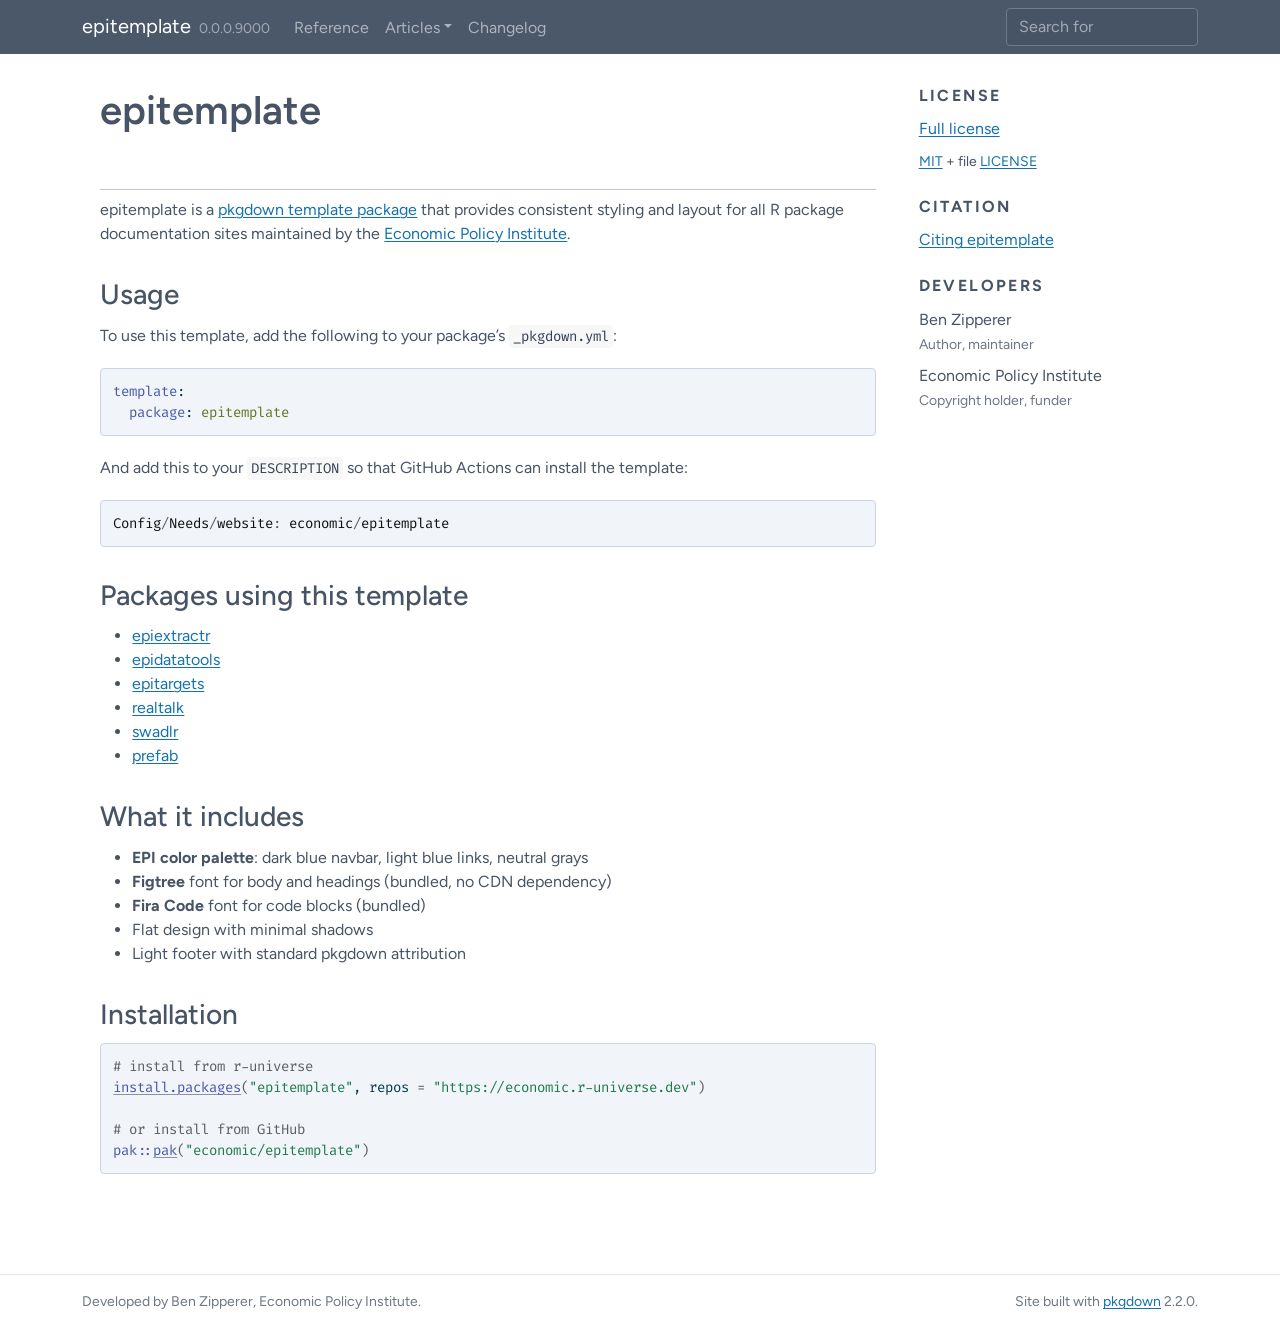
==== index.html @ 47cc33ab "Deploying to gh-pages from @ Economic/epitemplate@1419becb04073cf742962f53ce30b8d176a6eea8 🚀" ====
<!DOCTYPE html>
<!-- Generated by pkgdown: do not edit by hand --><html lang="en">
<head>
<meta http-equiv="Content-Type" content="text/html; charset=UTF-8">
<meta charset="utf-8">
<meta http-equiv="X-UA-Compatible" content="IE=edge">
<meta name="viewport" content="width=device-width, initial-scale=1, shrink-to-fit=no">
<title>pkgdown Template for EPI R Packages • epitemplate</title>
<script src="deps/jquery-3.6.0/jquery-3.6.0.min.js"></script><meta name="viewport" content="width=device-width, initial-scale=1, shrink-to-fit=no">
<link href="deps/bootstrap-5.3.1/bootstrap.min.css" rel="stylesheet">
<script src="deps/bootstrap-5.3.1/bootstrap.bundle.min.js"></script><link href="deps/font-awesome-6.5.2/css/all.min.css" rel="stylesheet">
<link href="deps/font-awesome-6.5.2/css/v4-shims.min.css" rel="stylesheet">
<script src="deps/headroom-0.11.0/headroom.min.js"></script><script src="deps/headroom-0.11.0/jQuery.headroom.min.js"></script><script src="deps/bootstrap-toc-1.0.1/bootstrap-toc.min.js"></script><script src="deps/clipboard.js-2.0.11/clipboard.min.js"></script><script src="deps/search-1.0.0/autocomplete.jquery.min.js"></script><script src="deps/search-1.0.0/fuse.min.js"></script><script src="deps/search-1.0.0/mark.min.js"></script><!-- pkgdown --><script src="pkgdown.js"></script><meta property="og:title" content="pkgdown Template for EPI R Packages">
<meta name="description" content="A pkgdown template package that provides consistent styling and layout for R package documentation sites maintained by the Economic Policy Institute. Use this package as the template in your pkgdown configuration to apply EPI branding and defaults.">
<meta property="og:description" content="A pkgdown template package that provides consistent styling and layout for R package documentation sites maintained by the Economic Policy Institute. Use this package as the template in your pkgdown configuration to apply EPI branding and defaults.">
</head>
<body>
    <a href="#container" class="visually-hidden-focusable">Skip to content</a>


    <nav class="navbar navbar-expand-lg fixed-top bg-#063757" data-bs-theme="dark" aria-label="Site navigation"><div class="container">

    <a class="navbar-brand me-2" href="index.html">epitemplate</a>

    <small class="nav-text text-muted me-auto" data-bs-toggle="tooltip" data-bs-placement="bottom" title="">0.0.0.9000</small>


    <button class="navbar-toggler" type="button" data-bs-toggle="collapse" data-bs-target="#navbar" aria-controls="navbar" aria-expanded="false" aria-label="Toggle navigation">
      <span class="navbar-toggler-icon"></span>
    </button>

    <div id="navbar" class="collapse navbar-collapse ms-3">
      <ul class="navbar-nav me-auto">
<li class="nav-item"><a class="nav-link" href="reference/index.html">Reference</a></li>
<li class="nav-item dropdown">
  <button class="nav-link dropdown-toggle" type="button" id="dropdown-articles" data-bs-toggle="dropdown" aria-expanded="false" aria-haspopup="true">Articles</button>
  <ul class="dropdown-menu" aria-labelledby="dropdown-articles">
<li><a class="dropdown-item" href="articles/template-preview.html">Template preview</a></li>
  </ul>
</li>
<li class="nav-item"><a class="nav-link" href="news/index.html">Changelog</a></li>
      </ul>
<ul class="navbar-nav">
<li class="nav-item"><form class="form-inline" role="search">
 <input class="form-control" type="search" name="search-input" id="search-input" autocomplete="off" aria-label="Search site" placeholder="Search for" data-search-index="search.json">
</form></li>
      </ul>
</div>


  </div>
</nav><div class="container template-home" id="container">
<div class="row">
  <main id="main" class="col-md-9"><div class="section level1">
<div class="page-header"><h1 id="epitemplate">epitemplate<a class="anchor" aria-label="anchor" href="#epitemplate"></a>
</h1></div>
<p>epitemplate is a <a href="https://pkgdown.r-lib.org/articles/customise.html#template-packages" class="external-link">pkgdown template package</a> that provides consistent styling and layout for all R package documentation sites maintained by the <a href="https://www.epi.org/" class="external-link">Economic Policy Institute</a>.</p>
<div class="section level2">
<h2 id="usage">Usage<a class="anchor" aria-label="anchor" href="#usage"></a>
</h2>
<p>To use this template, add the following to your package’s <code>_pkgdown.yml</code>:</p>
<div class="sourceCode" id="cb1"><pre class="sourceCode yaml"><code class="sourceCode yaml"><span id="cb1-1"><a href="#cb1-1" tabindex="-1"></a><span class="fu">template</span><span class="kw">:</span></span>
<span id="cb1-2"><a href="#cb1-2" tabindex="-1"></a><span class="at">  </span><span class="fu">package</span><span class="kw">:</span><span class="at"> epitemplate</span></span></code></pre></div>
<p>And add this to your <code>DESCRIPTION</code> so that GitHub Actions can install the template:</p>
<pre><code><span><span class="va">Config</span><span class="op">/</span><span class="va">Needs</span><span class="op">/</span><span class="va">website</span><span class="op">:</span> <span class="va">economic</span><span class="op">/</span><span class="va">epitemplate</span></span></code></pre>
</div>
<div class="section level2">
<h2 id="packages-using-this-template">Packages using this template<a class="anchor" aria-label="anchor" href="#packages-using-this-template"></a>
</h2>
<ul>
<li><a href="https://economic.github.io/epiextractr/" class="external-link">epiextractr</a></li>
<li><a href="https://economic.github.io/epidatatools/" class="external-link">epidatatools</a></li>
<li><a href="https://economic.github.io/epitargets/" class="external-link">epitargets</a></li>
<li><a href="https://economic.github.io/realtalk/" class="external-link">realtalk</a></li>
<li><a href="https://economic.github.io/swadlr/" class="external-link">swadlr</a></li>
<li><a href="https://economic.github.io/prefab/" class="external-link">prefab</a></li>
</ul>
</div>
<div class="section level2">
<h2 id="what-it-includes">What it includes<a class="anchor" aria-label="anchor" href="#what-it-includes"></a>
</h2>
<ul>
<li>
<strong>EPI color palette</strong>: dark blue navbar, light blue links, neutral grays</li>
<li>
<strong>Figtree</strong> font for body and headings (bundled, no CDN dependency)</li>
<li>
<strong>Fira Code</strong> font for code blocks (bundled)</li>
<li>Flat design with minimal shadows</li>
<li>Light footer with standard pkgdown attribution</li>
</ul>
</div>
<div class="section level2">
<h2 id="installation">Installation<a class="anchor" aria-label="anchor" href="#installation"></a>
</h2>
<div class="sourceCode" id="cb3"><pre class="downlit sourceCode r">
<code class="sourceCode R"><span><span class="co"># install from r-universe</span></span>
<span><span class="fu"><a href="https://rdrr.io/r/utils/install.packages.html" class="external-link">install.packages</a></span><span class="op">(</span><span class="st">"epitemplate"</span>, repos <span class="op">=</span> <span class="st">"https://economic.r-universe.dev"</span><span class="op">)</span></span>
<span></span>
<span><span class="co"># or install from GitHub</span></span>
<span><span class="fu">pak</span><span class="fu">::</span><span class="fu"><a href="https://pak.r-lib.org/reference/pak.html" class="external-link">pak</a></span><span class="op">(</span><span class="st">"economic/epitemplate"</span><span class="op">)</span></span></code></pre></div>
</div>
</div>
  </main><aside class="col-md-3"><div class="license">
<h2 data-toc-skip>License</h2>
<ul class="list-unstyled">
<li><a href="LICENSE.html">Full license</a></li>
<li><small><a href="https://opensource.org/licenses/mit-license.php" class="external-link">MIT</a> + file <a href="LICENSE-text.html">LICENSE</a></small></li>
</ul>
</div>


<div class="citation">
<h2 data-toc-skip>Citation</h2>
<ul class="list-unstyled">
<li><a href="authors.html#citation">Citing epitemplate</a></li>
</ul>
</div>

<div class="developers">
<h2 data-toc-skip>Developers</h2>
<ul class="list-unstyled">
<li>Ben Zipperer <br><small class="roles"> Author, maintainer </small>   </li>
<li>Economic Policy Institute <br><small class="roles"> Copyright holder, funder </small>   </li>
</ul>
</div>



  </aside>
</div>


   </div>
  <footer><div class="container">
  <div class="pkgdown-footer-left">
  <p>Developed by Ben Zipperer, Economic Policy Institute.</p>
</div>

<div class="pkgdown-footer-right">
  <p>Site built with <a href="https://pkgdown.r-lib.org/" class="external-link">pkgdown</a> 2.2.0.</p>
</div>

  </div></footer>
</body>
</html>
---- deps/font-awesome-6.5.2/css/v4-shims.min.css ----
/*!
 * Font Awesome Free 6.5.2 by @fontawesome - https://fontawesome.com
 * License - https://fontawesome.com/license/free (Icons: CC BY 4.0, Fonts: SIL OFL 1.1, Code: MIT License)
 * Copyright 2024 Fonticons, Inc.
 */
.fa.fa-glass:before{content:"\f000"}.fa.fa-envelope-o{font-family:"Font Awesome 6 Free";font-weight:400}.fa.fa-envelope-o:before{content:"\f0e0"}.fa.fa-star-o{font-family:"Font Awesome 6 Free";font-weight:400}.fa.fa-star-o:before{content:"\f005"}.fa.fa-close:before,.fa.fa-remove:before{content:"\f00d"}.fa.fa-gear:before{content:"\f013"}.fa.fa-trash-o{font-family:"Font Awesome 6 Free";font-weight:400}.fa.fa-trash-o:before{content:"\f2ed"}.fa.fa-home:before{content:"\f015"}.fa.fa-file-o{font-family:"Font Awesome 6 Free";font-weight:400}.fa.fa-file-o:before{content:"\f15b"}.fa.fa-clock-o{font-family:"Font Awesome 6 Free";font-weight:400}.fa.fa-clock-o:before{content:"\f017"}.fa.fa-arrow-circle-o-down{font-family:"Font Awesome 6 Free";font-weight:400}.fa.fa-arrow-circle-o-down:before{content:"\f358"}.fa.fa-arrow-circle-o-up{font-family:"Font Awesome 6 Free";font-weight:400}.fa.fa-arrow-circle-o-up:before{content:"\f35b"}.fa.fa-play-circle-o{font-family:"Font Awesome 6 Free";font-weight:400}.fa.fa-play-circle-o:before{content:"\f144"}.fa.fa-repeat:before,.fa.fa-rotate-right:before{content:"\f01e"}.fa.fa-refresh:before{content:"\f021"}.fa.fa-list-alt{font-family:"Font Awesome 6 Free";font-weight:400}.fa.fa-list-alt:before{content:"\f022"}.fa.fa-dedent:before{content:"\f03b"}.fa.fa-video-camera:before{content:"\f03d"}.fa.fa-picture-o{font-family:"Font Awesome 6 Free";font-weight:400}.fa.fa-picture-o:before{content:"\f03e"}.fa.fa-photo{font-family:"Font Awesome 6 Free";font-weight:400}.fa.fa-photo:before{content:"\f03e"}.fa.fa-image{font-family:"Font Awesome 6 Free";font-weight:400}.fa.fa-image:before{content:"\f03e"}.fa.fa-map-marker:before{content:"\f3c5"}.fa.fa-pencil-square-o{font-family:"Font Awesome 6 Free";font-weight:400}.fa.fa-pencil-square-o:before{content:"\f044"}.fa.fa-edit{font-family:"Font Awesome 6 Free";font-weight:400}.fa.fa-edit:before{content:"\f044"}.fa.fa-share-square-o:before{content:"\f14d"}.fa.fa-check-square-o{font-family:"Font Awesome 6 Free";font-weight:400}.fa.fa-check-square-o:before{content:"\f14a"}.fa.fa-arrows:before{content:"\f0b2"}.fa.fa-times-circle-o{font-family:"Font Awesome 6 Free";font-weight:400}.fa.fa-times-circle-o:before{content:"\f057"}.fa.fa-check-circle-o{font-family:"Font Awesome 6 Free";font-weight:400}.fa.fa-check-circle-o:before{content:"\f058"}.fa.fa-mail-forward:before{content:"\f064"}.fa.fa-expand:before{content:"\f424"}.fa.fa-compress:before{content:"\f422"}.fa.fa-eye,.fa.fa-eye-slash{font-family:"Font Awesome 6 Free";font-weight:400}.fa.fa-warning:before{content:"\f071"}.fa.fa-calendar:before{content:"\f073"}.fa.fa-arrows-v:before{content:"\f338"}.fa.fa-arrows-h:before{content:"\f337"}.fa.fa-bar-chart-o:before,.fa.fa-bar-chart:before{content:"\e0e3"}.fa.fa-twitter-square{font-family:"Font Awesome 6 Brands";font-weight:400}.fa.fa-twitter-square:before{content:"\f081"}.fa.fa-facebook-square{font-family:"Font Awesome 6 Brands";font-weight:400}.fa.fa-facebook-square:before{content:"\f082"}.fa.fa-gears:before{content:"\f085"}.fa.fa-thumbs-o-up{font-family:"Font Awesome 6 Free";font-weight:400}.fa.fa-thumbs-o-up:before{content:"\f164"}.fa.fa-thumbs-o-down{font-family:"Font Awesome 6 Free";font-weight:400}.fa.fa-thumbs-o-down:before{content:"\f165"}.fa.fa-heart-o{font-family:"Font Awesome 6 Free";font-weight:400}.fa.fa-heart-o:before{content:"\f004"}.fa.fa-sign-out:before{content:"\f2f5"}.fa.fa-linkedin-square{font-family:"Font Awesome 6 Brands";font-weight:400}.fa.fa-linkedin-square:before{content:"\f08c"}.fa.fa-thumb-tack:before{content:"\f08d"}.fa.fa-external-link:before{content:"\f35d"}.fa.fa-sign-in:before{content:"\f2f6"}.fa.fa-github-square{font-family:"Font Awesome 6 Brands";font-weight:400}.fa.fa-github-square:before{content:"\f092"}.fa.fa-lemon-o{font-family:"Font Awesome 6 Free";font-weight:400}.fa.fa-lemon-o:before{content:"\f094"}.fa.fa-square-o{font-family:"Font Awesome 6 Free";font-weight:400}.fa.fa-square-o:before{content:"\f0c8"}.fa.fa-bookmark-o{font-family:"Font Awesome 6 Free";font-weight:400}.fa.fa-bookmark-o:before{content:"\f02e"}.fa.fa-facebook,.fa.fa-twitter{font-family:"Font Awesome 6 Brands";font-weight:400}.fa.fa-facebook:before{content:"\f39e"}.fa.fa-facebook-f{font-family:"Font Awesome 6 Brands";font-weight:400}.fa.fa-facebook-f:before{content:"\f39e"}.fa.fa-github{font-family:"Font Awesome 6 Brands";font-weight:400}.fa.fa-credit-card{font-family:"Font Awesome 6 Free";font-weight:400}.fa.fa-feed:before{content:"\f09e"}.fa.fa-hdd-o{font-family:"Font Awesome 6 Free";font-weight:400}.fa.fa-hdd-o:before{content:"\f0a0"}.fa.fa-hand-o-right{font-family:"Font Awesome 6 Free";font-weight:400}.fa.fa-hand-o-right:before{content:"\f0a4"}.fa.fa-hand-o-left{font-family:"Font Awesome 6 Free";font-weight:400}.fa.fa-hand-o-left:before{content:"\f0a5"}.fa.fa-hand-o-up{font-family:"Font Awesome 6 Free";font-weight:400}.fa.fa-hand-o-up:before{content:"\f0a6"}.fa.fa-hand-o-down{font-family:"Font Awesome 6 Free";font-weight:400}.fa.fa-hand-o-down:before{content:"\f0a7"}.fa.fa-globe:before{content:"\f57d"}.fa.fa-tasks:before{content:"\f828"}.fa.fa-arrows-alt:before{content:"\f31e"}.fa.fa-group:before{content:"\f0c0"}.fa.fa-chain:before{content:"\f0c1"}.fa.fa-cut:before{content:"\f0c4"}.fa.fa-files-o{font-family:"Font Awesome 6 Free";font-weight:400}.fa.fa-files-o:before{content:"\f0c5"}.fa.fa-floppy-o{font-family:"Font Awesome 6 Free";font-weight:400}.fa.fa-floppy-o:before{content:"\f0c7"}.fa.fa-save{font-family:"Font Awesome 6 Free";font-weight:400}.fa.fa-save:before{content:"\f0c7"}.fa.fa-navicon:before,.fa.fa-reorder:before{content:"\f0c9"}.fa.fa-magic:before{content:"\e2ca"}.fa.fa-pinterest,.fa.fa-pinterest-square{font-family:"Font Awesome 6 Brands";font-weight:400}.fa.fa-pinterest-square:before{content:"\f0d3"}.fa.fa-google-plus-square{font-family:"Font Awesome 6 Brands";font-weight:400}.fa.fa-google-plus-square:before{content:"\f0d4"}.fa.fa-google-plus{font-family:"Font Awesome 6 Brands";font-weight:400}.fa.fa-google-plus:before{content:"\f0d5"}.fa.fa-money:before{content:"\f3d1"}.fa.fa-unsorted:before{content:"\f0dc"}.fa.fa-sort-desc:before{content:"\f0dd"}.fa.fa-sort-asc:before{content:"\f0de"}.fa.fa-linkedin{font-family:"Font Awesome 6 Brands";font-weight:400}.fa.fa-linkedin:before{content:"\f0e1"}.fa.fa-rotate-left:before{content:"\f0e2"}.fa.fa-legal:before{content:"\f0e3"}.fa.fa-dashboard:before,.fa.fa-tachometer:before{content:"\f625"}.fa.fa-comment-o{font-family:"Font Awesome 6 Free";font-weight:400}.fa.fa-comment-o:before{content:"\f075"}.fa.fa-comments-o{font-family:"Font Awesome 6 Free";font-weight:400}.fa.fa-comments-o:before{content:"\f086"}.fa.fa-flash:before{content:"\f0e7"}.fa.fa-clipboard:before{content:"\f0ea"}.fa.fa-lightbulb-o{font-family:"Font Awesome 6 Free";font-weight:400}.fa.fa-lightbulb-o:before{content:"\f0eb"}.fa.fa-exchange:before{content:"\f362"}.fa.fa-cloud-download:before{content:"\f0ed"}.fa.fa-cloud-upload:before{content:"\f0ee"}.fa.fa-bell-o{font-family:"Font Awesome 6 Free";font-weight:400}.fa.fa-bell-o:before{content:"\f0f3"}.fa.fa-cutlery:before{content:"\f2e7"}.fa.fa-file-text-o{font-family:"Font Awesome 6 Free";font-weight:400}.fa.fa-file-text-o:before{content:"\f15c"}.fa.fa-building-o{font-family:"Font Awesome 6 Free";font-weight:400}.fa.fa-building-o:before{content:"\f1ad"}.fa.fa-hospital-o{font-family:"Font Awesome 6 Free";font-weight:400}.fa.fa-hospital-o:before{content:"\f0f8"}.fa.fa-tablet:before{content:"\f3fa"}.fa.fa-mobile-phone:before,.fa.fa-mobile:before{content:"\f3cd"}.fa.fa-circle-o{font-family:"Font Awesome 6 Free";font-weight:400}.fa.fa-circle-o:before{content:"\f111"}.fa.fa-mail-reply:before{content:"\f3e5"}.fa.fa-github-alt{font-family:"Font Awesome 6 Brands";font-weight:400}.fa.fa-folder-o{font-family:"Font Awesome 6 Free";font-weight:400}.fa.fa-folder-o:before{content:"\f07b"}.fa.fa-folder-open-o{font-family:"Font Awesome 6 Free";font-weight:400}.fa.fa-folder-open-o:before{content:"\f07c"}.fa.fa-smile-o{font-family:"Font Awesome 6 Free";font-weight:400}.fa.fa-smile-o:before{content:"\f118"}.fa.fa-frown-o{font-family:"Font Awesome 6 Free";font-weight:400}.fa.fa-frown-o:before{content:"\f119"}.fa.fa-meh-o{font-family:"Font Awesome 6 Free";font-weight:400}.fa.fa-meh-o:before{content:"\f11a"}.fa.fa-keyboard-o{font-family:"Font Awesome 6 Free";font-weight:400}.fa.fa-keyboard-o:before{content:"\f11c"}.fa.fa-flag-o{font-family:"Font Awesome 6 Free";font-weight:400}.fa.fa-flag-o:before{content:"\f024"}.fa.fa-mail-reply-all:before{content:"\f122"}.fa.fa-star-half-o{font-family:"Font Awesome 6 Free";font-weight:400}.fa.fa-star-half-o:before{content:"\f5c0"}.fa.fa-star-half-empty{font-family:"Font Awesome 6 Free";font-weight:400}.fa.fa-star-half-empty:before{content:"\f5c0"}.fa.fa-star-half-full{font-family:"Font Awesome 6 Free";font-weight:400}.fa.fa-star-half-full:before{content:"\f5c0"}.fa.fa-code-fork:before{content:"\f126"}.fa.fa-chain-broken:before,.fa.fa-unlink:before{content:"\f127"}.fa.fa-calendar-o{font-family:"Font Awesome 6 Free";font-weight:400}.fa.fa-calendar-o:before{content:"\f133"}.fa.fa-css3,.fa.fa-html5,.fa.fa-maxcdn{font-family:"Font Awesome 6 Brands";font-weight:400}.fa.fa-unlock-alt:before{content:"\f09c"}.fa.fa-minus-square-o{font-family:"Font Awesome 6 Free";font-weight:400}.fa.fa-minus-square-o:before{content:"\f146"}.fa.fa-level-up:before{content:"\f3bf"}.fa.fa-level-down:before{content:"\f3be"}.fa.fa-pencil-square:before{content:"\f14b"}.fa.fa-external-link-square:before{content:"\f360"}.fa.fa-compass{font-family:"Font Awesome 6 Free";font-weight:400}.fa.fa-caret-square-o-down{font-family:"Font Awesome 6 Free";font-weight:400}.fa.fa-caret-square-o-down:before{content:"\f150"}.fa.fa-toggle-down{font-family:"Font Awesome 6 Free";font-weight:400}.fa.fa-toggle-down:before{content:"\f150"}.fa.fa-caret-square-o-up{font-family:"Font Awesome 6 Free";font-weight:400}.fa.fa-caret-square-o-up:before{content:"\f151"}.fa.fa-toggle-up{font-family:"Font Awesome 6 Free";font-weight:400}.fa.fa-toggle-up:before{content:"\f151"}.fa.fa-caret-square-o-right{font-family:"Font Awesome 6 Free";font-weight:400}.fa.fa-caret-square-o-right:before{content:"\f152"}.fa.fa-toggle-right{font-family:"Font Awesome 6 Free";font-weight:400}.fa.fa-toggle-right:before{content:"\f152"}.fa.fa-eur:before,.fa.fa-euro:before{content:"\f153"}.fa.fa-gbp:before{content:"\f154"}.fa.fa-dollar:before,.fa.fa-usd:before{content:"\24"}.fa.fa-inr:before,.fa.fa-rupee:before{content:"\e1bc"}.fa.fa-cny:before,.fa.fa-jpy:before,.fa.fa-rmb:before,.fa.fa-yen:before{content:"\f157"}.fa.fa-rouble:before,.fa.fa-rub:before,.fa.fa-ruble:before{content:"\f158"}.fa.fa-krw:before,.fa.fa-won:before{content:"\f159"}.fa.fa-bitcoin,.fa.fa-btc{font-family:"Font Awesome 6 Brands";font-weight:400}.fa.fa-bitcoin:before{content:"\f15a"}.fa.fa-file-text:before{content:"\f15c"}.fa.fa-sort-alpha-asc:before{content:"\f15d"}.fa.fa-sort-alpha-desc:before{content:"\f881"}.fa.fa-sort-amount-asc:before{content:"\f884"}.fa.fa-sort-amount-desc:before{content:"\f160"}.fa.fa-sort-numeric-asc:before{content:"\f162"}.fa.fa-sort-numeric-desc:before{content:"\f886"}.fa.fa-youtube-square{font-family:"Font Awesome 6 Brands";font-weight:400}.fa.fa-youtube-square:before{content:"\f431"}.fa.fa-xing,.fa.fa-xing-square,.fa.fa-youtube{font-family:"Font Awesome 6 Brands";font-weight:400}.fa.fa-xing-square:before{content:"\f169"}.fa.fa-youtube-play{font-family:"Font Awesome 6 Brands";font-weight:400}.fa.fa-youtube-play:before{content:"\f167"}.fa.fa-adn,.fa.fa-bitbucket,.fa.fa-bitbucket-square,.fa.fa-dropbox,.fa.fa-flickr,.fa.fa-instagram,.fa.fa-stack-overflow{font-family:"Font Awesome 6 Brands";font-weight:400}.fa.fa-bitbucket-square:before{content:"\f171"}.fa.fa-tumblr,.fa.fa-tumblr-square{font-family:"Font Awesome 6 Brands";font-weight:400}.fa.fa-tumblr-square:before{content:"\f174"}.fa.fa-long-arrow-down:before{content:"\f309"}.fa.fa-long-arrow-up:before{content:"\f30c"}.fa.fa-long-arrow-left:before{content:"\f30a"}.fa.fa-long-arrow-right:before{content:"\f30b"}.fa.fa-android,.fa.fa-apple,.fa.fa-dribbble,.fa.fa-foursquare,.fa.fa-gittip,.fa.fa-gratipay,.fa.fa-linux,.fa.fa-skype,.fa.fa-trello,.fa.fa-windows{font-family:"Font Awesome 6 Brands";font-weight:400}.fa.fa-gittip:before{content:"\f184"}.fa.fa-sun-o{font-family:"Font Awesome 6 Free";font-weight:400}.fa.fa-sun-o:before{content:"\f185"}.fa.fa-moon-o{font-family:"Font Awesome 6 Free";font-weight:400}.fa.fa-moon-o:before{content:"\f186"}.fa.fa-pagelines,.fa.fa-renren,.fa.fa-stack-exchange,.fa.fa-vk,.fa.fa-weibo{font-family:"Font Awesome 6 Brands";font-weight:400}.fa.fa-arrow-circle-o-right{font-family:"Font Awesome 6 Free";font-weight:400}.fa.fa-arrow-circle-o-right:before{content:"\f35a"}.fa.fa-arrow-circle-o-left{font-family:"Font Awesome 6 Free";font-weight:400}.fa.fa-arrow-circle-o-left:before{content:"\f359"}.fa.fa-caret-square-o-left{font-family:"Font Awesome 6 Free";font-weight:400}.fa.fa-caret-square-o-left:before{content:"\f191"}.fa.fa-toggle-left{font-family:"Font Awesome 6 Free";font-weight:400}.fa.fa-toggle-left:before{content:"\f191"}.fa.fa-dot-circle-o{font-family:"Font Awesome 6 Free";font-weight:400}.fa.fa-dot-circle-o:before{content:"\f192"}.fa.fa-vimeo-square{font-family:"Font Awesome 6 Brands";font-weight:400}.fa.fa-vimeo-square:before{content:"\f194"}.fa.fa-try:before,.fa.fa-turkish-lira:before{content:"\e2bb"}.fa.fa-plus-square-o{font-family:"Font Awesome 6 Free";font-weight:400}.fa.fa-plus-square-o:before{content:"\f0fe"}.fa.fa-openid,.fa.fa-slack,.fa.fa-wordpress{font-family:"Font Awesome 6 Brands";font-weight:400}.fa.fa-bank:before,.fa.fa-institution:before{content:"\f19c"}.fa.fa-mortar-board:before{content:"\f19d"}.fa.fa-google,.fa.fa-reddit,.fa.fa-reddit-square,.fa.fa-yahoo{font-family:"Font Awesome 6 Brands";font-weight:400}.fa.fa-reddit-square:before{content:"\f1a2"}.fa.fa-behance,.fa.fa-behance-square,.fa.fa-delicious,.fa.fa-digg,.fa.fa-drupal,.fa.fa-joomla,.fa.fa-pied-piper-alt,.fa.fa-pied-piper-pp,.fa.fa-stumbleupon,.fa.fa-stumbleupon-circle{font-family:"Font Awesome 6 Brands";font-weight:400}.fa.fa-behance-square:before{content:"\f1b5"}.fa.fa-steam,.fa.fa-steam-square{font-family:"Font Awesome 6 Brands";font-weight:400}.fa.fa-steam-square:before{content:"\f1b7"}.fa.fa-automobile:before{content:"\f1b9"}.fa.fa-cab:before{content:"\f1ba"}.fa.fa-deviantart,.fa.fa-soundcloud,.fa.fa-spotify{font-family:"Font Awesome 6 Brands";font-weight:400}.fa.fa-file-pdf-o{font-family:"Font Awesome 6 Free";font-weight:400}.fa.fa-file-pdf-o:before{content:"\f1c1"}.fa.fa-file-word-o{font-family:"Font Awesome 6 Free";font-weight:400}.fa.fa-file-word-o:before{content:"\f1c2"}.fa.fa-file-excel-o{font-family:"Font Awesome 6 Free";font-weight:400}.fa.fa-file-excel-o:before{content:"\f1c3"}.fa.fa-file-powerpoint-o{font-family:"Font Awesome 6 Free";font-weight:400}.fa.fa-file-powerpoint-o:before{content:"\f1c4"}.fa.fa-file-image-o{font-family:"Font Awesome 6 Free";font-weight:400}.fa.fa-file-image-o:before{content:"\f1c5"}.fa.fa-file-photo-o{font-family:"Font Awesome 6 Free";font-weight:400}.fa.fa-file-photo-o:before{content:"\f1c5"}.fa.fa-file-picture-o{font-family:"Font Awesome 6 Free";font-weight:400}.fa.fa-file-picture-o:before{content:"\f1c5"}.fa.fa-file-archive-o{font-family:"Font Awesome 6 Free";font-weight:400}.fa.fa-file-archive-o:before{content:"\f1c6"}.fa.fa-file-zip-o{font-family:"Font Awesome 6 Free";font-weight:400}.fa.fa-file-zip-o:before{content:"\f1c6"}.fa.fa-file-audio-o{font-family:"Font Awesome 6 Free";font-weight:400}.fa.fa-file-audio-o:before{content:"\f1c7"}.fa.fa-file-sound-o{font-family:"Font Awesome 6 Free";font-weight:400}.fa.fa-file-sound-o:before{content:"\f1c7"}.fa.fa-file-video-o{font-family:"Font Awesome 6 Free";font-weight:400}.fa.fa-file-video-o:before{content:"\f1c8"}.fa.fa-file-movie-o{font-family:"Font Awesome 6 Free";font-weight:400}.fa.fa-file-movie-o:before{content:"\f1c8"}.fa.fa-file-code-o{font-family:"Font Awesome 6 Free";font-weight:400}.fa.fa-file-code-o:before{content:"\f1c9"}.fa.fa-codepen,.fa.fa-jsfiddle,.fa.fa-vine{font-family:"Font Awesome 6 Brands";font-weight:400}.fa.fa-life-bouy:before,.fa.fa-life-buoy:before,.fa.fa-life-saver:before,.fa.fa-support:before{content:"\f1cd"}.fa.fa-circle-o-notch:before{content:"\f1ce"}.fa.fa-ra,.fa.fa-rebel{font-family:"Font Awesome 6 Brands";font-weight:400}.fa.fa-ra:before{content:"\f1d0"}.fa.fa-resistance{font-family:"Font Awesome 6 Brands";font-weight:400}.fa.fa-resistance:before{content:"\f1d0"}.fa.fa-empire,.fa.fa-ge{font-family:"Font Awesome 6 Brands";font-weight:400}.fa.fa-ge:before{content:"\f1d1"}.fa.fa-git-square{font-family:"Font Awesome 6 Brands";font-weight:400}.fa.fa-git-square:before{content:"\f1d2"}.fa.fa-git,.fa.fa-hacker-news,.fa.fa-y-combinator-square{font-family:"Font Awesome 6 Brands";font-weight:400}.fa.fa-y-combinator-square:before{content:"\f1d4"}.fa.fa-yc-square{font-family:"Font Awesome 6 Brands";font-weight:400}.fa.fa-yc-square:before{content:"\f1d4"}.fa.fa-qq,.fa.fa-tencent-weibo,.fa.fa-wechat,.fa.fa-weixin{font-family:"Font Awesome 6 Brands";font-weight:400}.fa.fa-wechat:before{content:"\f1d7"}.fa.fa-send:before{content:"\f1d8"}.fa.fa-paper-plane-o{font-family:"Font Awesome 6 Free";font-weight:400}.fa.fa-paper-plane-o:before{content:"\f1d8"}.fa.fa-send-o{font-family:"Font Awesome 6 Free";font-weight:400}.fa.fa-send-o:before{content:"\f1d8"}.fa.fa-circle-thin{font-family:"Font Awesome 6 Free";font-weight:400}.fa.fa-circle-thin:before{content:"\f111"}.fa.fa-header:before{content:"\f1dc"}.fa.fa-futbol-o{font-family:"Font Awesome 6 Free";font-weight:400}.fa.fa-futbol-o:before{content:"\f1e3"}.fa.fa-soccer-ball-o{font-family:"Font Awesome 6 Free";font-weight:400}.fa.fa-soccer-ball-o:before{content:"\f1e3"}.fa.fa-slideshare,.fa.fa-twitch,.fa.fa-yelp{font-family:"Font Awesome 6 Brands";font-weight:400}.fa.fa-newspaper-o{font-family:"Font Awesome 6 Free";font-weight:400}.fa.fa-newspaper-o:before{content:"\f1ea"}.fa.fa-cc-amex,.fa.fa-cc-discover,.fa.fa-cc-mastercard,.fa.fa-cc-paypal,.fa.fa-cc-stripe,.fa.fa-cc-visa,.fa.fa-google-wallet,.fa.fa-paypal{font-family:"Font Awesome 6 Brands";font-weight:400}.fa.fa-bell-slash-o{font-family:"Font Awesome 6 Free";font-weight:400}.fa.fa-bell-slash-o:before{content:"\f1f6"}.fa.fa-trash:before{content:"\f2ed"}.fa.fa-copyright{font-family:"Font Awesome 6 Free";font-weight:400}.fa.fa-eyedropper:before{content:"\f1fb"}.fa.fa-area-chart:before{content:"\f1fe"}.fa.fa-pie-chart:before{content:"\f200"}.fa.fa-line-chart:before{content:"\f201"}.fa.fa-lastfm,.fa.fa-lastfm-square{font-family:"Font Awesome 6 Brands";font-weight:400}.fa.fa-lastfm-square:before{content:"\f203"}.fa.fa-angellist,.fa.fa-ioxhost{font-family:"Font Awesome 6 Brands";font-weight:400}.fa.fa-cc{font-family:"Font Awesome 6 Free";font-weight:400}.fa.fa-cc:before{content:"\f20a"}.fa.fa-ils:before,.fa.fa-shekel:before,.fa.fa-sheqel:before{content:"\f20b"}.fa.fa-buysellads,.fa.fa-connectdevelop,.fa.fa-dashcube,.fa.fa-forumbee,.fa.fa-leanpub,.fa.fa-sellsy,.fa.fa-shirtsinbulk,.fa.fa-simplybuilt,.fa.fa-skyatlas{font-family:"Font Awesome 6 Brands";font-weight:400}.fa.fa-diamond{font-family:"Font Awesome 6 Free";font-weight:400}.fa.fa-diamond:before{content:"\f3a5"}.fa.fa-intersex:before,.fa.fa-transgender:before{content:"\f224"}.fa.fa-transgender-alt:before{content:"\f225"}.fa.fa-facebook-official{font-family:"Font Awesome 6 Brands";font-weight:400}.fa.fa-facebook-official:before{content:"\f09a"}.fa.fa-pinterest-p,.fa.fa-whatsapp{font-family:"Font Awesome 6 Brands";font-weight:400}.fa.fa-hotel:before{content:"\f236"}.fa.fa-medium,.fa.fa-viacoin,.fa.fa-y-combinator,.fa.fa-yc{font-family:"Font Awesome 6 Brands";font-weight:400}.fa.fa-yc:before{content:"\f23b"}.fa.fa-expeditedssl,.fa.fa-opencart,.fa.fa-optin-monster{font-family:"Font Awesome 6 Brands";font-weight:400}.fa.fa-battery-4:before,.fa.fa-battery:before{content:"\f240"}.fa.fa-battery-3:before{content:"\f241"}.fa.fa-battery-2:before{content:"\f242"}.fa.fa-battery-1:before{content:"\f243"}.fa.fa-battery-0:before{content:"\f244"}.fa.fa-object-group,.fa.fa-object-ungroup,.fa.fa-sticky-note-o{font-family:"Font Awesome 6 Free";font-weight:400}.fa.fa-sticky-note-o:before{content:"\f249"}.fa.fa-cc-diners-club,.fa.fa-cc-jcb{font-family:"Font Awesome 6 Brands";font-weight:400}.fa.fa-clone{font-family:"Font Awesome 6 Free";font-weight:400}.fa.fa-hourglass-o:before{content:"\f254"}.fa.fa-hourglass-1:before{content:"\f251"}.fa.fa-hourglass-2:before{content:"\f252"}.fa.fa-hourglass-3:before{content:"\f253"}.fa.fa-hand-rock-o{font-family:"Font Awesome 6 Free";font-weight:400}.fa.fa-hand-rock-o:before{content:"\f255"}.fa.fa-hand-grab-o{font-family:"Font Awesome 6 Free";font-weight:400}.fa.fa-hand-grab-o:before{content:"\f255"}.fa.fa-hand-paper-o{font-family:"Font Awesome 6 Free";font-weight:400}.fa.fa-hand-paper-o:before{content:"\f256"}.fa.fa-hand-stop-o{font-family:"Font Awesome 6 Free";font-weight:400}.fa.fa-hand-stop-o:before{content:"\f256"}.fa.fa-hand-scissors-o{font-family:"Font Awesome 6 Free";font-weight:400}.fa.fa-hand-scissors-o:before{content:"\f257"}.fa.fa-hand-lizard-o{font-family:"Font Awesome 6 Free";font-weight:400}.fa.fa-hand-lizard-o:before{content:"\f258"}.fa.fa-hand-spock-o{font-family:"Font Awesome 6 Free";font-weight:400}.fa.fa-hand-spock-o:before{content:"\f259"}.fa.fa-hand-pointer-o{font-family:"Font Awesome 6 Free";font-weight:400}.fa.fa-hand-pointer-o:before{content:"\f25a"}.fa.fa-hand-peace-o{font-family:"Font Awesome 6 Free";font-weight:400}.fa.fa-hand-peace-o:before{content:"\f25b"}.fa.fa-registered{font-family:"Font Awesome 6 Free";font-weight:400}.fa.fa-creative-commons,.fa.fa-gg,.fa.fa-gg-circle,.fa.fa-odnoklassniki,.fa.fa-odnoklassniki-square{font-family:"Font Awesome 6 Brands";font-weight:400}.fa.fa-odnoklassniki-square:before{content:"\f264"}.fa.fa-chrome,.fa.fa-firefox,.fa.fa-get-pocket,.fa.fa-internet-explorer,.fa.fa-opera,.fa.fa-safari,.fa.fa-wikipedia-w{font-family:"Font Awesome 6 Brands";font-weight:400}.fa.fa-television:before{content:"\f26c"}.fa.fa-500px,.fa.fa-amazon,.fa.fa-contao{font-family:"Font Awesome 6 Brands";font-weight:400}.fa.fa-calendar-plus-o{font-family:"Font Awesome 6 Free";font-weight:400}.fa.fa-calendar-plus-o:before{content:"\f271"}.fa.fa-calendar-minus-o{font-family:"Font Awesome 6 Free";font-weight:400}.fa.fa-calendar-minus-o:before{content:"\f272"}.fa.fa-calendar-times-o{font-family:"Font Awesome 6 Free";font-weight:400}.fa.fa-calendar-times-o:before{content:"\f273"}.fa.fa-calendar-check-o{font-family:"Font Awesome 6 Free";font-weight:400}.fa.fa-calendar-check-o:before{content:"\f274"}.fa.fa-map-o{font-family:"Font Awesome 6 Free";font-weight:400}.fa.fa-map-o:before{content:"\f279"}.fa.fa-commenting:before{content:"\f4ad"}.fa.fa-commenting-o{font-family:"Font Awesome 6 Free";font-weight:400}.fa.fa-commenting-o:before{content:"\f4ad"}.fa.fa-houzz,.fa.fa-vimeo{font-family:"Font Awesome 6 Brands";font-weight:400}.fa.fa-vimeo:before{content:"\f27d"}.fa.fa-black-tie,.fa.fa-edge,.fa.fa-fonticons,.fa.fa-reddit-alien{font-family:"Font Awesome 6 Brands";font-weight:400}.fa.fa-credit-card-alt:before{content:"\f09d"}.fa.fa-codiepie,.fa.fa-fort-awesome,.fa.fa-mixcloud,.fa.fa-modx,.fa.fa-product-hunt,.fa.fa-scribd,.fa.fa-usb{font-family:"Font Awesome 6 Brands";font-weight:400}.fa.fa-pause-circle-o{font-family:"Font Awesome 6 Free";font-weight:400}.fa.fa-pause-circle-o:before{content:"\f28b"}.fa.fa-stop-circle-o{font-family:"Font Awesome 6 Free";font-weight:400}.fa.fa-stop-circle-o:before{content:"\f28d"}.fa.fa-bluetooth,.fa.fa-bluetooth-b,.fa.fa-envira,.fa.fa-gitlab,.fa.fa-wheelchair-alt,.fa.fa-wpbeginner,.fa.fa-wpforms{font-family:"Font Awesome 6 Brands";font-weight:400}.fa.fa-wheelchair-alt:before{content:"\f368"}.fa.fa-question-circle-o{font-family:"Font Awesome 6 Free";font-weight:400}.fa.fa-question-circle-o:before{content:"\f059"}.fa.fa-volume-control-phone:before{content:"\f2a0"}.fa.fa-asl-interpreting:before{content:"\f2a3"}.fa.fa-deafness:before,.fa.fa-hard-of-hearing:before{content:"\f2a4"}.fa.fa-glide,.fa.fa-glide-g{font-family:"Font Awesome 6 Brands";font-weight:400}.fa.fa-signing:before{content:"\f2a7"}.fa.fa-viadeo,.fa.fa-viadeo-square{font-family:"Font Awesome 6 Brands";font-weight:400}.fa.fa-viadeo-square:before{content:"\f2aa"}.fa.fa-snapchat,.fa.fa-snapchat-ghost{font-family:"Font Awesome 6 Brands";font-weight:400}.fa.fa-snapchat-ghost:before{content:"\f2ab"}.fa.fa-snapchat-square{font-family:"Font Awesome 6 Brands";font-weight:400}.fa.fa-snapchat-square:before{content:"\f2ad"}.fa.fa-first-order,.fa.fa-google-plus-official,.fa.fa-pied-piper,.fa.fa-themeisle,.fa.fa-yoast{font-family:"Font Awesome 6 Brands";font-weight:400}.fa.fa-google-plus-official:before{content:"\f2b3"}.fa.fa-google-plus-circle{font-family:"Font Awesome 6 Brands";font-weight:400}.fa.fa-google-plus-circle:before{content:"\f2b3"}.fa.fa-fa,.fa.fa-font-awesome{font-family:"Font Awesome 6 Brands";font-weight:400}.fa.fa-fa:before{content:"\f2b4"}.fa.fa-handshake-o{font-family:"Font Awesome 6 Free";font-weight:400}.fa.fa-handshake-o:before{content:"\f2b5"}.fa.fa-envelope-open-o{font-family:"Font Awesome 6 Free";font-weight:400}.fa.fa-envelope-open-o:before{content:"\f2b6"}.fa.fa-linode{font-family:"Font Awesome 6 Brands";font-weight:400}.fa.fa-address-book-o{font-family:"Font Awesome 6 Free";font-weight:400}.fa.fa-address-book-o:before{content:"\f2b9"}.fa.fa-vcard:before{content:"\f2bb"}.fa.fa-address-card-o{font-family:"Font Awesome 6 Free";font-weight:400}.fa.fa-address-card-o:before{content:"\f2bb"}.fa.fa-vcard-o{font-family:"Font Awesome 6 Free";font-weight:400}.fa.fa-vcard-o:before{content:"\f2bb"}.fa.fa-user-circle-o{font-family:"Font Awesome 6 Free";font-weight:400}.fa.fa-user-circle-o:before{content:"\f2bd"}.fa.fa-user-o{font-family:"Font Awesome 6 Free";font-weight:400}.fa.fa-user-o:before{content:"\f007"}.fa.fa-id-badge{font-family:"Font Awesome 6 Free";font-weight:400}.fa.fa-drivers-license:before{content:"\f2c2"}.fa.fa-id-card-o{font-family:"Font Awesome 6 Free";font-weight:400}.fa.fa-id-card-o:before{content:"\f2c2"}.fa.fa-drivers-license-o{font-family:"Font Awesome 6 Free";font-weight:400}.fa.fa-drivers-license-o:before{content:"\f2c2"}.fa.fa-free-code-camp,.fa.fa-quora,.fa.fa-telegram{font-family:"Font Awesome 6 Brands";font-weight:400}.fa.fa-thermometer-4:before,.fa.fa-thermometer:before{content:"\f2c7"}.fa.fa-thermometer-3:before{content:"\f2c8"}.fa.fa-thermometer-2:before{content:"\f2c9"}.fa.fa-thermometer-1:before{content:"\f2ca"}.fa.fa-thermometer-0:before{content:"\f2cb"}.fa.fa-bathtub:before,.fa.fa-s15:before{content:"\f2cd"}.fa.fa-window-maximize,.fa.fa-window-restore{font-family:"Font Awesome 6 Free";font-weight:400}.fa.fa-times-rectangle:before{content:"\f410"}.fa.fa-window-close-o{font-family:"Font Awesome 6 Free";font-weight:400}.fa.fa-window-close-o:before{content:"\f410"}.fa.fa-times-rectangle-o{font-family:"Font Awesome 6 Free";font-weight:400}.fa.fa-times-rectangle-o:before{content:"\f410"}.fa.fa-bandcamp,.fa.fa-eercast,.fa.fa-etsy,.fa.fa-grav,.fa.fa-imdb,.fa.fa-ravelry{font-family:"Font Awesome 6 Brands";font-weight:400}.fa.fa-eercast:before{content:"\f2da"}.fa.fa-snowflake-o{font-family:"Font Awesome 6 Free";font-weight:400}.fa.fa-snowflake-o:before{content:"\f2dc"}.fa.fa-meetup,.fa.fa-superpowers,.fa.fa-wpexplorer{font-family:"Font Awesome 6 Brands";font-weight:400}
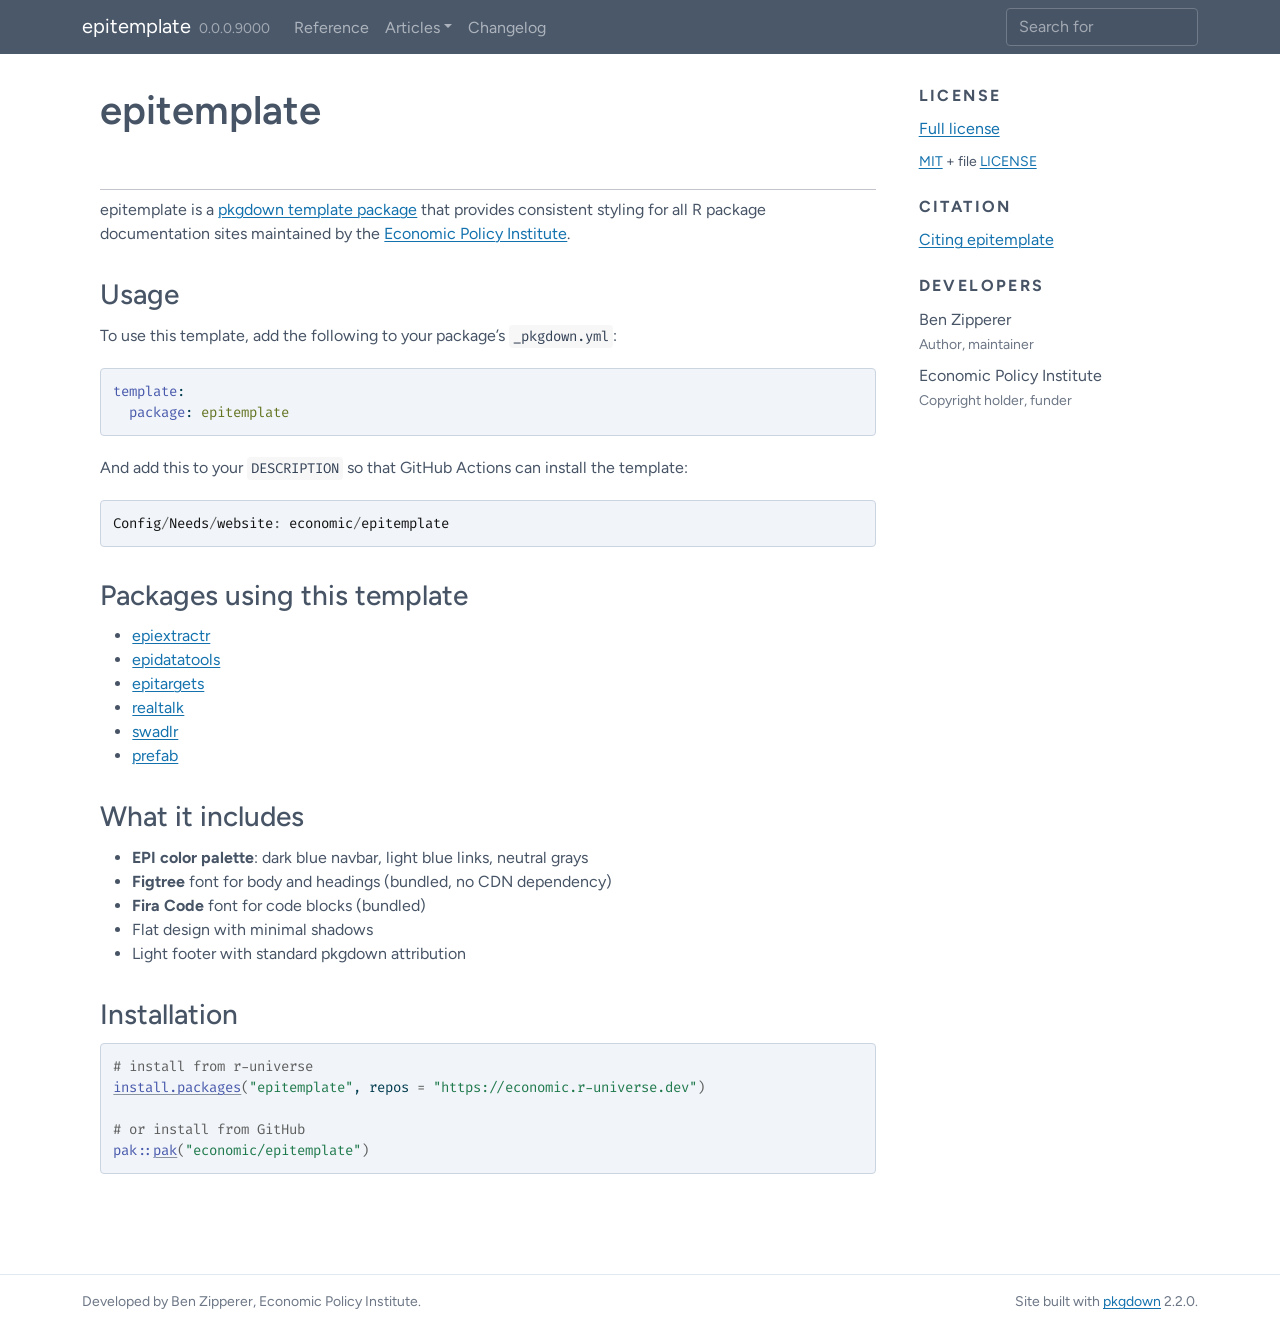
==== commit 38664565: "Deploying to gh-pages from @ Economic/epitemplate@2ba3507596caa4a9ef7141ade5c36c49d24ed439 🚀" ====
--- a/index.html
+++ b/index.html
@@ -54,7 +54,7 @@
   <main id="main" class="col-md-9"><div class="section level1">
 <div class="page-header"><h1 id="epitemplate">epitemplate<a class="anchor" aria-label="anchor" href="#epitemplate"></a>
 </h1></div>
-<p>epitemplate is a <a href="https://pkgdown.r-lib.org/articles/customise.html#template-packages" class="external-link">pkgdown template package</a> that provides consistent styling and layout for all R package documentation sites maintained by the <a href="https://www.epi.org/" class="external-link">Economic Policy Institute</a>.</p>
+<p>epitemplate is a <a href="https://pkgdown.r-lib.org/articles/customise.html#template-packages" class="external-link">pkgdown template package</a> that provides consistent styling for all R package documentation sites maintained by the <a href="https://www.epi.org/" class="external-link">Economic Policy Institute</a>.</p>
 <div class="section level2">
 <h2 id="usage">Usage<a class="anchor" aria-label="anchor" href="#usage"></a>
 </h2>
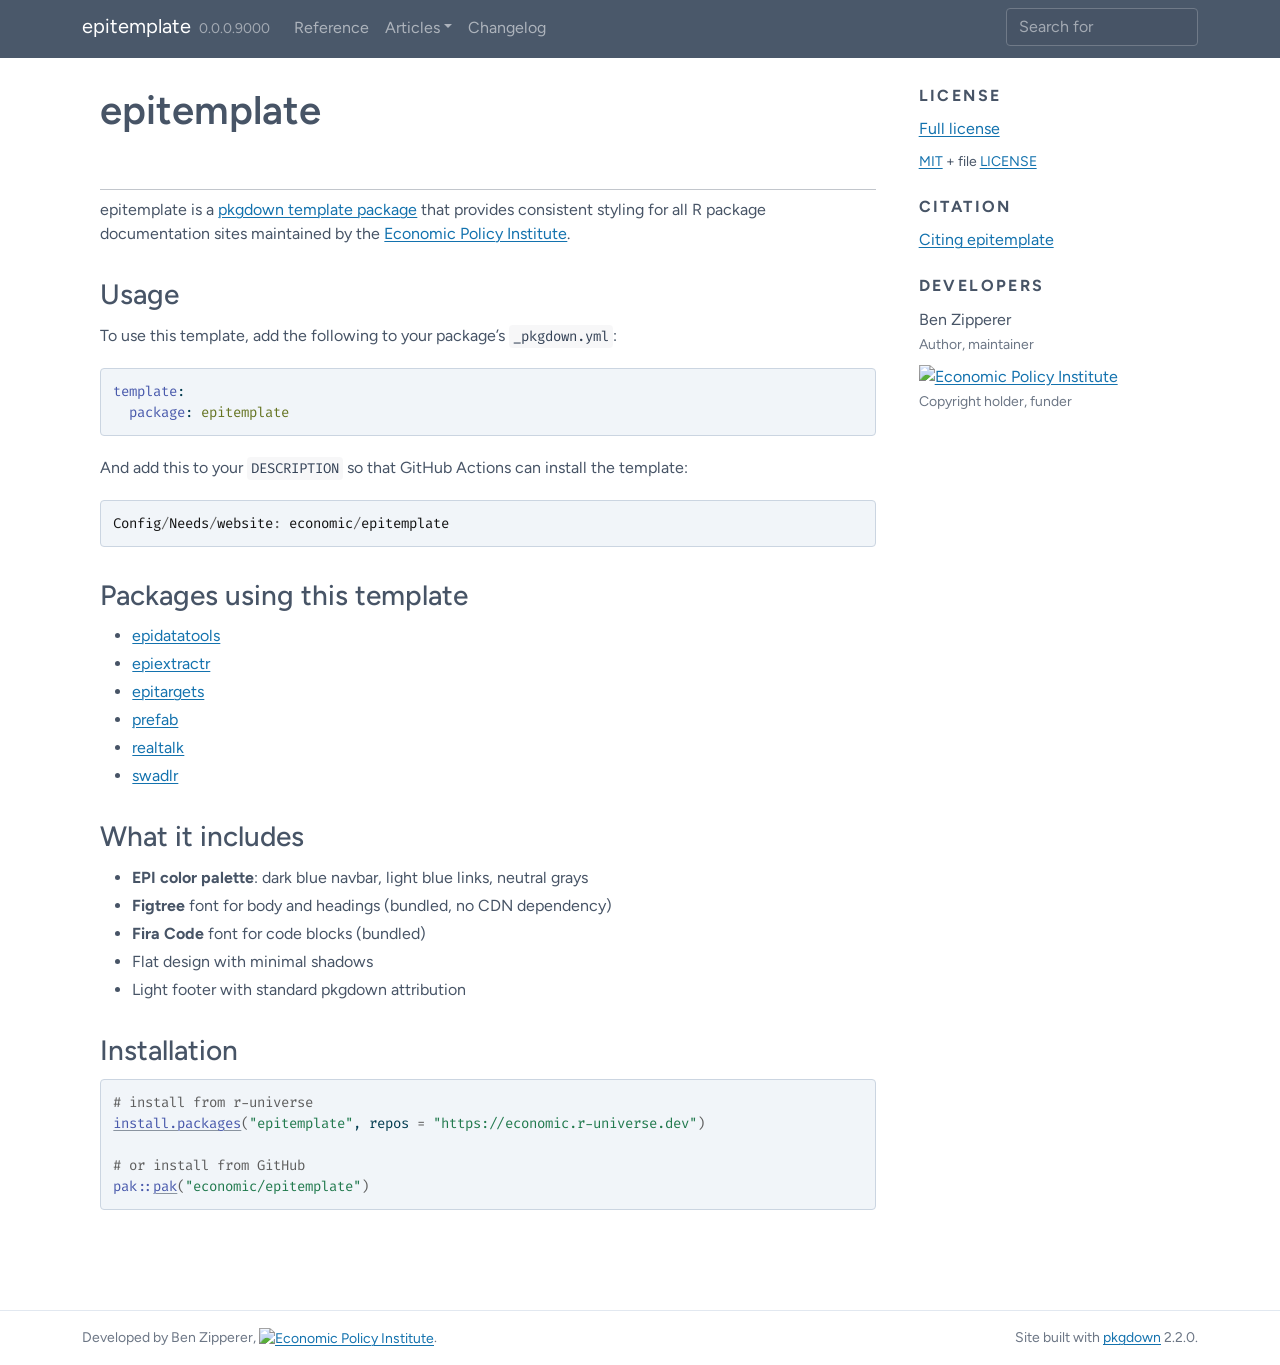
==== commit debbb0b1: "Deploying to gh-pages from @ Economic/epitemplate@2991f3871a357936cc6c8e5ba028a2c19d16a6a3 🚀" ====
--- a/index.html
+++ b/index.html
@@ -68,12 +68,12 @@
 <h2 id="packages-using-this-template">Packages using this template<a class="anchor" aria-label="anchor" href="#packages-using-this-template"></a>
 </h2>
 <ul>
+<li><a href="https://economic.github.io/epidatatools/" class="external-link">epidatatools</a></li>
 <li><a href="https://economic.github.io/epiextractr/" class="external-link">epiextractr</a></li>
-<li><a href="https://economic.github.io/epidatatools/" class="external-link">epidatatools</a></li>
 <li><a href="https://economic.github.io/epitargets/" class="external-link">epitargets</a></li>
+<li><a href="https://economic.github.io/prefab/" class="external-link">prefab</a></li>
 <li><a href="https://economic.github.io/realtalk/" class="external-link">realtalk</a></li>
 <li><a href="https://economic.github.io/swadlr/" class="external-link">swadlr</a></li>
-<li><a href="https://economic.github.io/prefab/" class="external-link">prefab</a></li>
 </ul>
 </div>
 <div class="section level2">
@@ -121,7 +121,8 @@
 <h2 data-toc-skip>Developers</h2>
 <ul class="list-unstyled">
 <li>Ben Zipperer <br><small class="roles"> Author, maintainer </small>   </li>
-<li>Economic Policy Institute <br><small class="roles"> Copyright holder, funder </small>   </li>
+<li>
+<a href="https://www.epi.org" class="external-link"><img src="https://files.epi.org/2016/economic-policy-institute-epi-horizontal-logo.png" alt="Economic Policy Institute" width="180"></a> <br><small class="roles"> Copyright holder, funder </small>   </li>
 </ul>
 </div>
 
@@ -134,7 +135,7 @@
    </div>
   <footer><div class="container">
   <div class="pkgdown-footer-left">
-  <p>Developed by Ben Zipperer, Economic Policy Institute.</p>
+  <p>Developed by Ben Zipperer, <a href="https://www.epi.org" class="external-link"><img src="https://files.epi.org/2016/economic-policy-institute-epi-horizontal-logo.png" alt="Economic Policy Institute" width="180"></a>.</p>
 </div>
 
 <div class="pkgdown-footer-right">
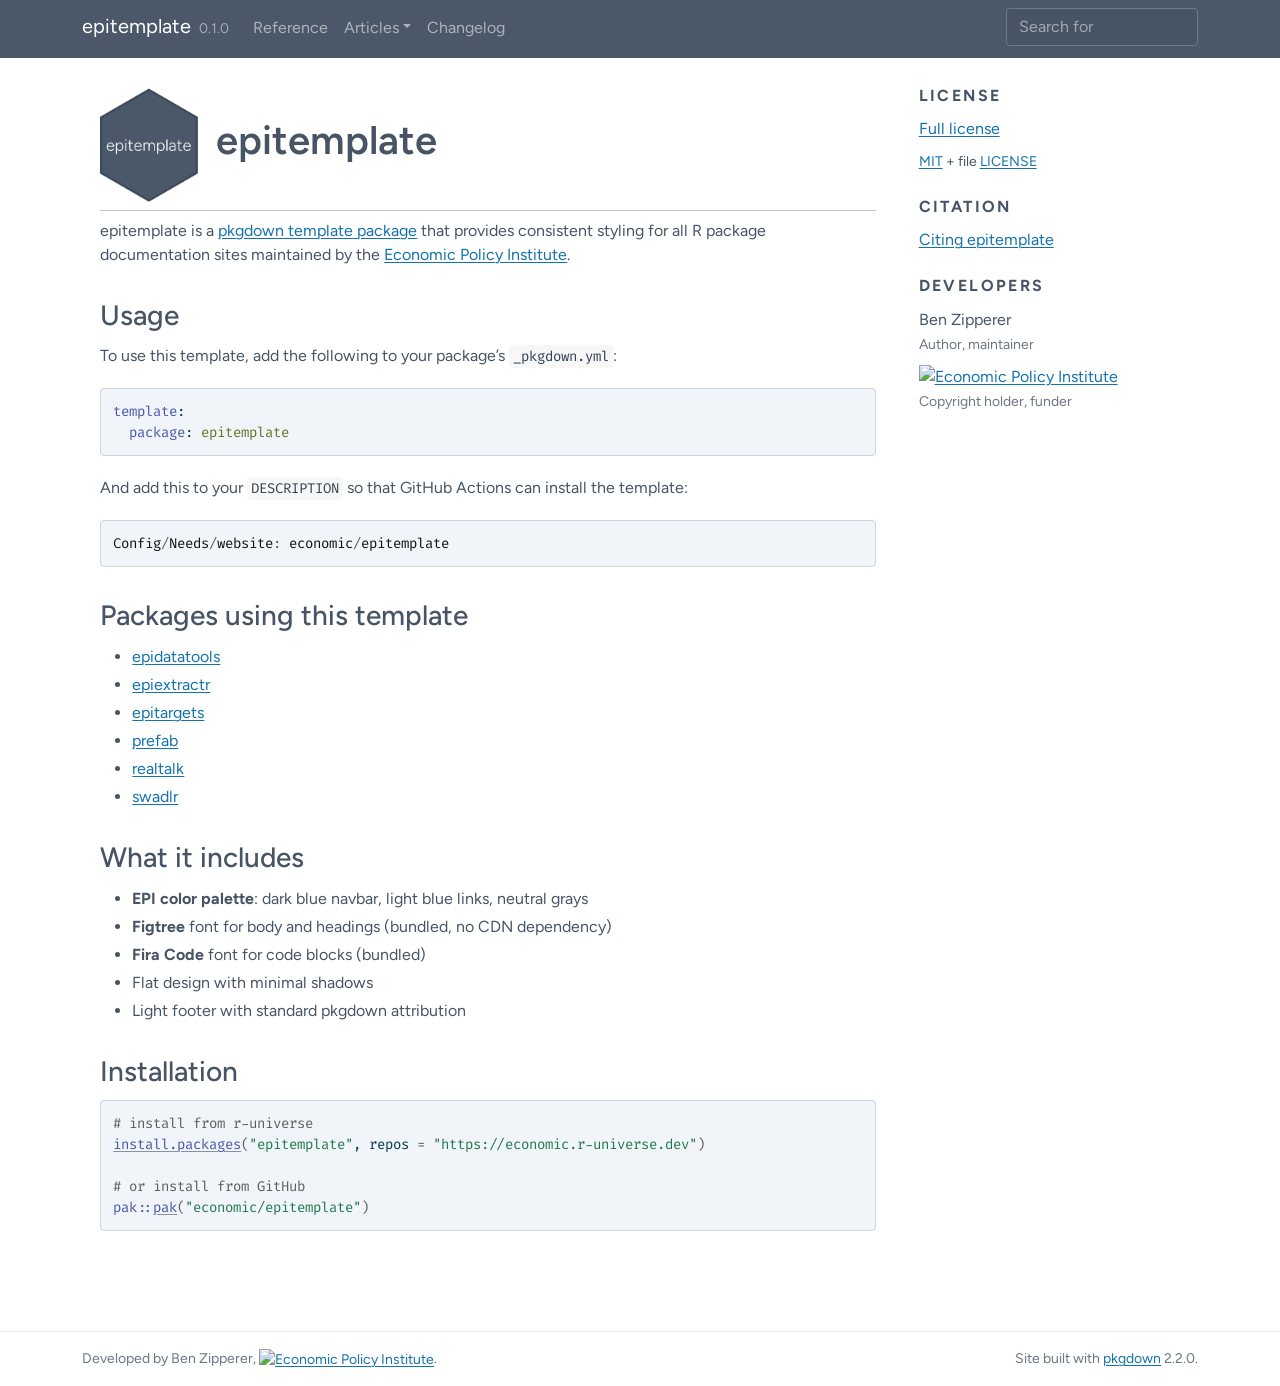
==== commit 7ebd09ee: "Deploying to gh-pages from @ Economic/epitemplate@3d250b39defee45f70525e43fcda30e2ab75fd2f 🚀" ====
--- a/index.html
+++ b/index.html
@@ -6,6 +6,11 @@
 <meta http-equiv="X-UA-Compatible" content="IE=edge">
 <meta name="viewport" content="width=device-width, initial-scale=1, shrink-to-fit=no">
 <title>pkgdown Template for EPI R Packages • epitemplate</title>
+<!-- favicons --><link rel="icon" type="image/png" sizes="96x96" href="favicon-96x96.png">
+<link rel="icon" type="”image/svg+xml”" href="favicon.svg">
+<link rel="apple-touch-icon" sizes="180x180" href="apple-touch-icon.png">
+<link rel="icon" sizes="any" href="favicon.ico">
+<link rel="manifest" href="site.webmanifest">
 <script src="deps/jquery-3.6.0/jquery-3.6.0.min.js"></script><meta name="viewport" content="width=device-width, initial-scale=1, shrink-to-fit=no">
 <link href="deps/bootstrap-5.3.1/bootstrap.min.css" rel="stylesheet">
 <script src="deps/bootstrap-5.3.1/bootstrap.bundle.min.js"></script><link href="deps/font-awesome-6.5.2/css/all.min.css" rel="stylesheet">
@@ -13,6 +18,7 @@
 <script src="deps/headroom-0.11.0/headroom.min.js"></script><script src="deps/headroom-0.11.0/jQuery.headroom.min.js"></script><script src="deps/bootstrap-toc-1.0.1/bootstrap-toc.min.js"></script><script src="deps/clipboard.js-2.0.11/clipboard.min.js"></script><script src="deps/search-1.0.0/autocomplete.jquery.min.js"></script><script src="deps/search-1.0.0/fuse.min.js"></script><script src="deps/search-1.0.0/mark.min.js"></script><!-- pkgdown --><script src="pkgdown.js"></script><meta property="og:title" content="pkgdown Template for EPI R Packages">
 <meta name="description" content="A pkgdown template package that provides consistent styling and layout for R package documentation sites maintained by the Economic Policy Institute. Use this package as the template in your pkgdown configuration to apply EPI branding and defaults.">
 <meta property="og:description" content="A pkgdown template package that provides consistent styling and layout for R package documentation sites maintained by the Economic Policy Institute. Use this package as the template in your pkgdown configuration to apply EPI branding and defaults.">
+<meta property="og:image" content="https://economic.github.io/epitemplate/logo.png">
 </head>
 <body>
     <a href="#container" class="visually-hidden-focusable">Skip to content</a>
@@ -22,7 +28,7 @@
 
     <a class="navbar-brand me-2" href="index.html">epitemplate</a>
 
-    <small class="nav-text text-muted me-auto" data-bs-toggle="tooltip" data-bs-placement="bottom" title="">0.0.0.9000</small>
+    <small class="nav-text text-muted me-auto" data-bs-toggle="tooltip" data-bs-placement="bottom" title="">0.1.0</small>
 
 
     <button class="navbar-toggler" type="button" data-bs-toggle="collapse" data-bs-target="#navbar" aria-controls="navbar" aria-expanded="false" aria-label="Toggle navigation">
@@ -52,8 +58,10 @@
 </nav><div class="container template-home" id="container">
 <div class="row">
   <main id="main" class="col-md-9"><div class="section level1">
-<div class="page-header"><h1 id="epitemplate">epitemplate<a class="anchor" aria-label="anchor" href="#epitemplate"></a>
-</h1></div>
+<div class="page-header">
+<img src="logo.png" class="logo" alt=""><h1 id="epitemplate">epitemplate<a class="anchor" aria-label="anchor" href="#epitemplate"></a>
+</h1>
+</div>
 <p>epitemplate is a <a href="https://pkgdown.r-lib.org/articles/customise.html#template-packages" class="external-link">pkgdown template package</a> that provides consistent styling for all R package documentation sites maintained by the <a href="https://www.epi.org/" class="external-link">Economic Policy Institute</a>.</p>
 <div class="section level2">
 <h2 id="usage">Usage<a class="anchor" aria-label="anchor" href="#usage"></a>
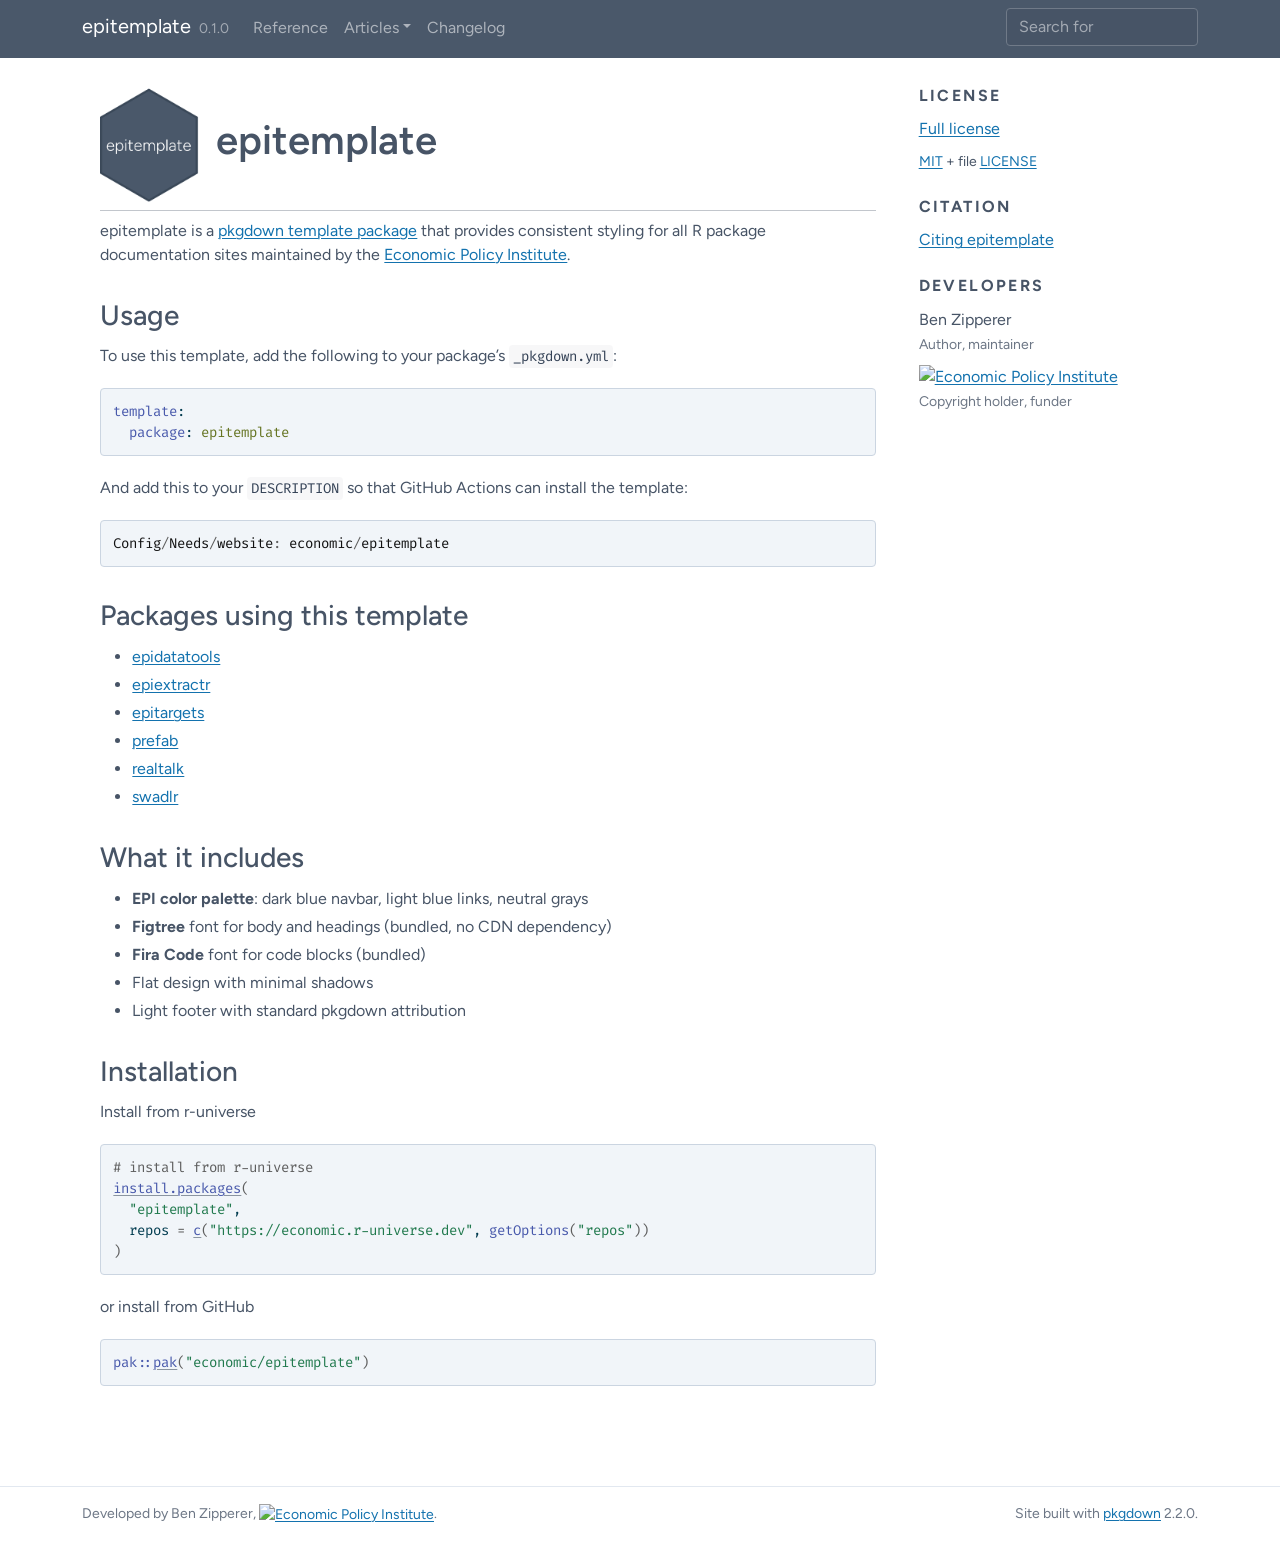
==== commit 8dfab10e: "Deploying to gh-pages from @ Economic/epitemplate@b4c61dfef609125145f44379ab693da4dcb625f8 🚀" ====
--- a/index.html
+++ b/index.html
@@ -101,12 +101,16 @@
 <div class="section level2">
 <h2 id="installation">Installation<a class="anchor" aria-label="anchor" href="#installation"></a>
 </h2>
+<p>Install from r-universe</p>
 <div class="sourceCode" id="cb3"><pre class="downlit sourceCode r">
 <code class="sourceCode R"><span><span class="co"># install from r-universe</span></span>
-<span><span class="fu"><a href="https://rdrr.io/r/utils/install.packages.html" class="external-link">install.packages</a></span><span class="op">(</span><span class="st">"epitemplate"</span>, repos <span class="op">=</span> <span class="st">"https://economic.r-universe.dev"</span><span class="op">)</span></span>
-<span></span>
-<span><span class="co"># or install from GitHub</span></span>
-<span><span class="fu">pak</span><span class="fu">::</span><span class="fu"><a href="https://pak.r-lib.org/reference/pak.html" class="external-link">pak</a></span><span class="op">(</span><span class="st">"economic/epitemplate"</span><span class="op">)</span></span></code></pre></div>
+<span><span class="fu"><a href="https://rdrr.io/r/utils/install.packages.html" class="external-link">install.packages</a></span><span class="op">(</span></span>
+<span>  <span class="st">"epitemplate"</span>, </span>
+<span>  repos <span class="op">=</span> <span class="fu"><a href="https://rdrr.io/r/base/c.html" class="external-link">c</a></span><span class="op">(</span><span class="st">"https://economic.r-universe.dev"</span>, <span class="fu">getOptions</span><span class="op">(</span><span class="st">"repos"</span><span class="op">)</span><span class="op">)</span></span>
+<span><span class="op">)</span></span></code></pre></div>
+<p>or install from GitHub</p>
+<div class="sourceCode" id="cb4"><pre class="downlit sourceCode r">
+<code class="sourceCode R"><span><span class="fu">pak</span><span class="fu">::</span><span class="fu"><a href="https://pak.r-lib.org/reference/pak.html" class="external-link">pak</a></span><span class="op">(</span><span class="st">"economic/epitemplate"</span><span class="op">)</span></span></code></pre></div>
 </div>
 </div>
   </main><aside class="col-md-3"><div class="license">
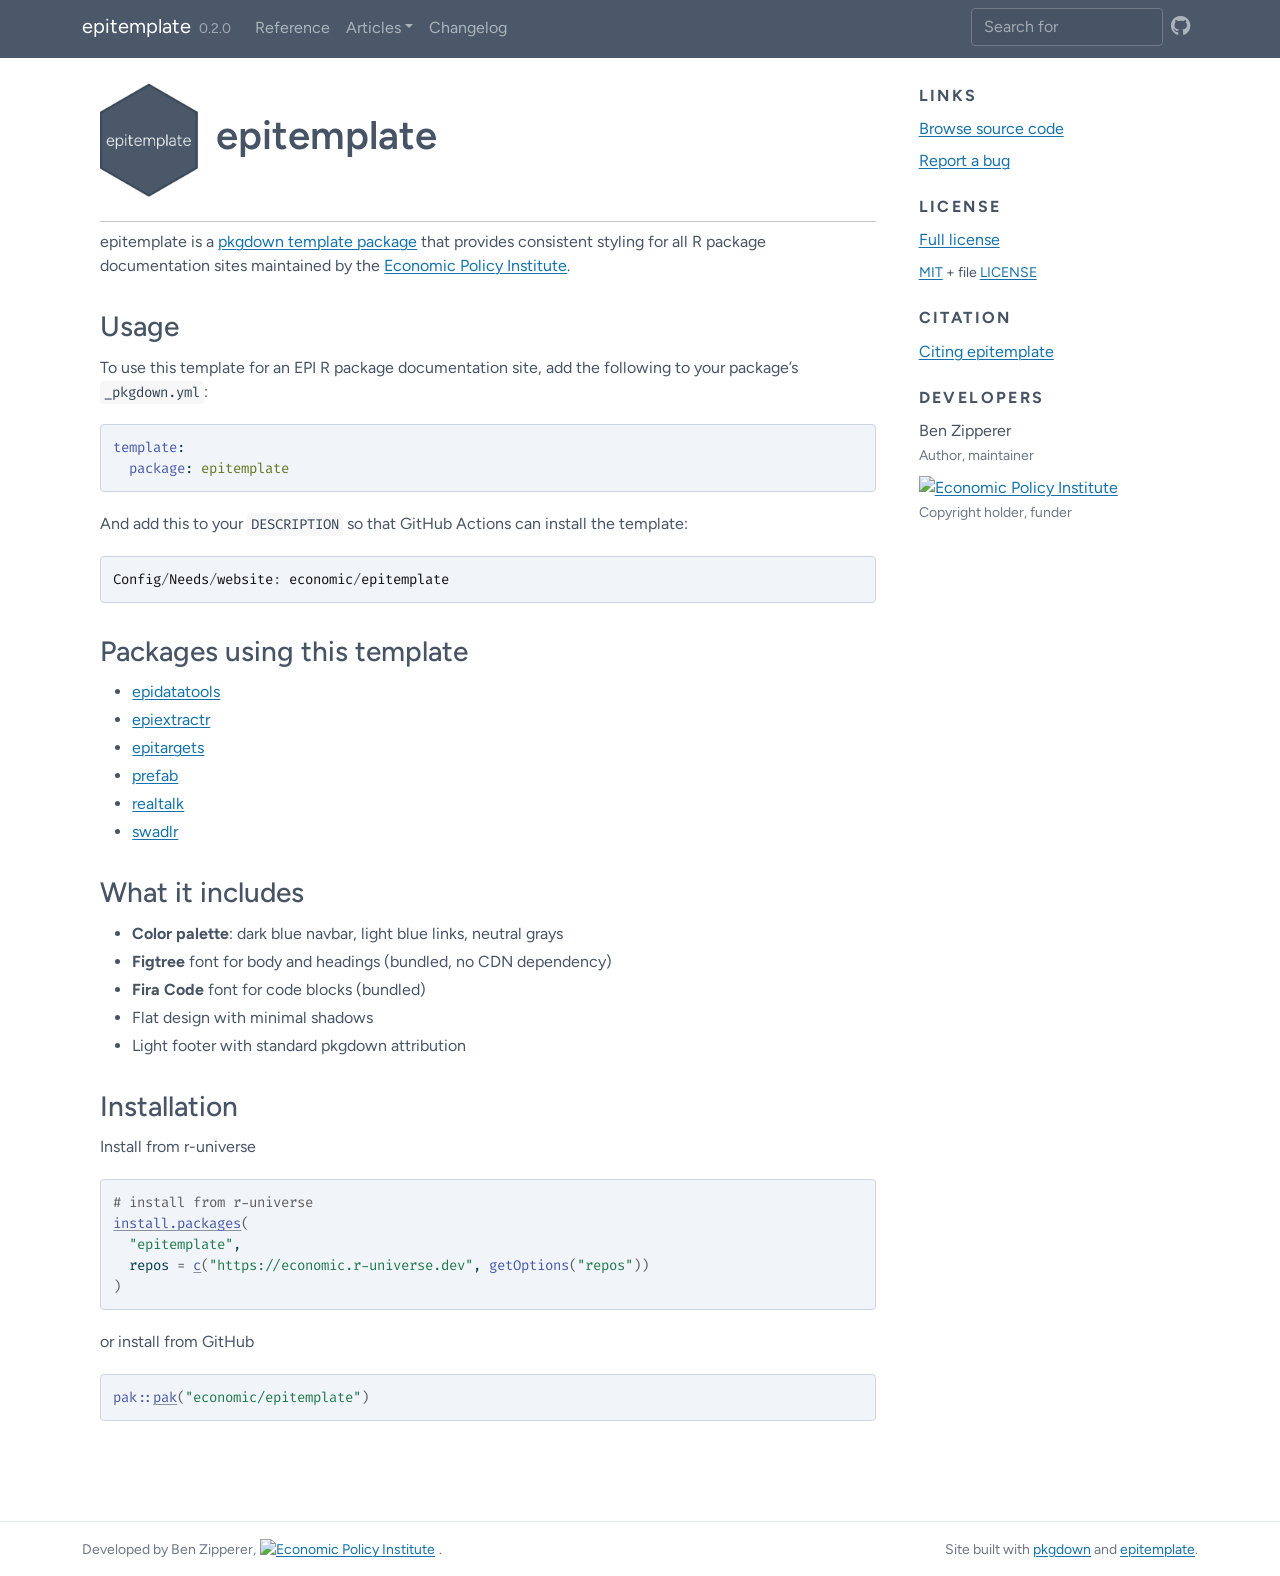
==== commit 4583d147: "Deploying to gh-pages from @ Economic/epitemplate@e5a9e74ecc80d9deca7e3c5eefea3b4b6679b809 🚀" ====
--- a/index.html
+++ b/index.html
@@ -28,7 +28,7 @@
 
     <a class="navbar-brand me-2" href="index.html">epitemplate</a>
 
-    <small class="nav-text text-muted me-auto" data-bs-toggle="tooltip" data-bs-placement="bottom" title="">0.1.0</small>
+    <small class="nav-text text-muted me-auto" data-bs-toggle="tooltip" data-bs-placement="bottom" title="">0.2.0</small>
 
 
     <button class="navbar-toggler" type="button" data-bs-toggle="collapse" data-bs-target="#navbar" aria-controls="navbar" aria-expanded="false" aria-label="Toggle navigation">
@@ -50,6 +50,7 @@
 <li class="nav-item"><form class="form-inline" role="search">
  <input class="form-control" type="search" name="search-input" id="search-input" autocomplete="off" aria-label="Search site" placeholder="Search for" data-search-index="search.json">
 </form></li>
+<li class="nav-item"><a class="external-link nav-link" href="https://github.com/economic/epitemplate/" aria-label="GitHub"><span class="fa fab fa-github fa-lg"></span></a></li>
       </ul>
 </div>
 
@@ -66,7 +67,7 @@
 <div class="section level2">
 <h2 id="usage">Usage<a class="anchor" aria-label="anchor" href="#usage"></a>
 </h2>
-<p>To use this template, add the following to your package’s <code>_pkgdown.yml</code>:</p>
+<p>To use this template for an EPI R package documentation site, add the following to your package’s <code>_pkgdown.yml</code>:</p>
 <div class="sourceCode" id="cb1"><pre class="sourceCode yaml"><code class="sourceCode yaml"><span id="cb1-1"><a href="#cb1-1" tabindex="-1"></a><span class="fu">template</span><span class="kw">:</span></span>
 <span id="cb1-2"><a href="#cb1-2" tabindex="-1"></a><span class="at">  </span><span class="fu">package</span><span class="kw">:</span><span class="at"> epitemplate</span></span></code></pre></div>
 <p>And add this to your <code>DESCRIPTION</code> so that GitHub Actions can install the template:</p>
@@ -89,7 +90,7 @@
 </h2>
 <ul>
 <li>
-<strong>EPI color palette</strong>: dark blue navbar, light blue links, neutral grays</li>
+<strong>Color palette</strong>: dark blue navbar, light blue links, neutral grays</li>
 <li>
 <strong>Figtree</strong> font for body and headings (bundled, no CDN dependency)</li>
 <li>
@@ -113,7 +114,15 @@
 <code class="sourceCode R"><span><span class="fu">pak</span><span class="fu">::</span><span class="fu"><a href="https://pak.r-lib.org/reference/pak.html" class="external-link">pak</a></span><span class="op">(</span><span class="st">"economic/epitemplate"</span><span class="op">)</span></span></code></pre></div>
 </div>
 </div>
-  </main><aside class="col-md-3"><div class="license">
+  </main><aside class="col-md-3"><div class="links">
+<h2 data-toc-skip>Links</h2>
+<ul class="list-unstyled">
+<li><a href="https://github.com/economic/epitemplate/" class="external-link">Browse source code</a></li>
+<li><a href="https://github.com/economic/epitemplate/issues" class="external-link">Report a bug</a></li>
+</ul>
+</div>
+
+<div class="license">
 <h2 data-toc-skip>License</h2>
 <ul class="list-unstyled">
 <li><a href="LICENSE.html">Full license</a></li>
@@ -151,7 +160,7 @@
 </div>
 
 <div class="pkgdown-footer-right">
-  <p>Site built with <a href="https://pkgdown.r-lib.org/" class="external-link">pkgdown</a> 2.2.0.</p>
+  <p>Site built with <a href="https://pkgdown.r-lib.org/" class="external-link">pkgdown</a> and <a href="https://economic.github.io/epitemplate/">epitemplate</a>.</p>
 </div>
 
   </div></footer>
